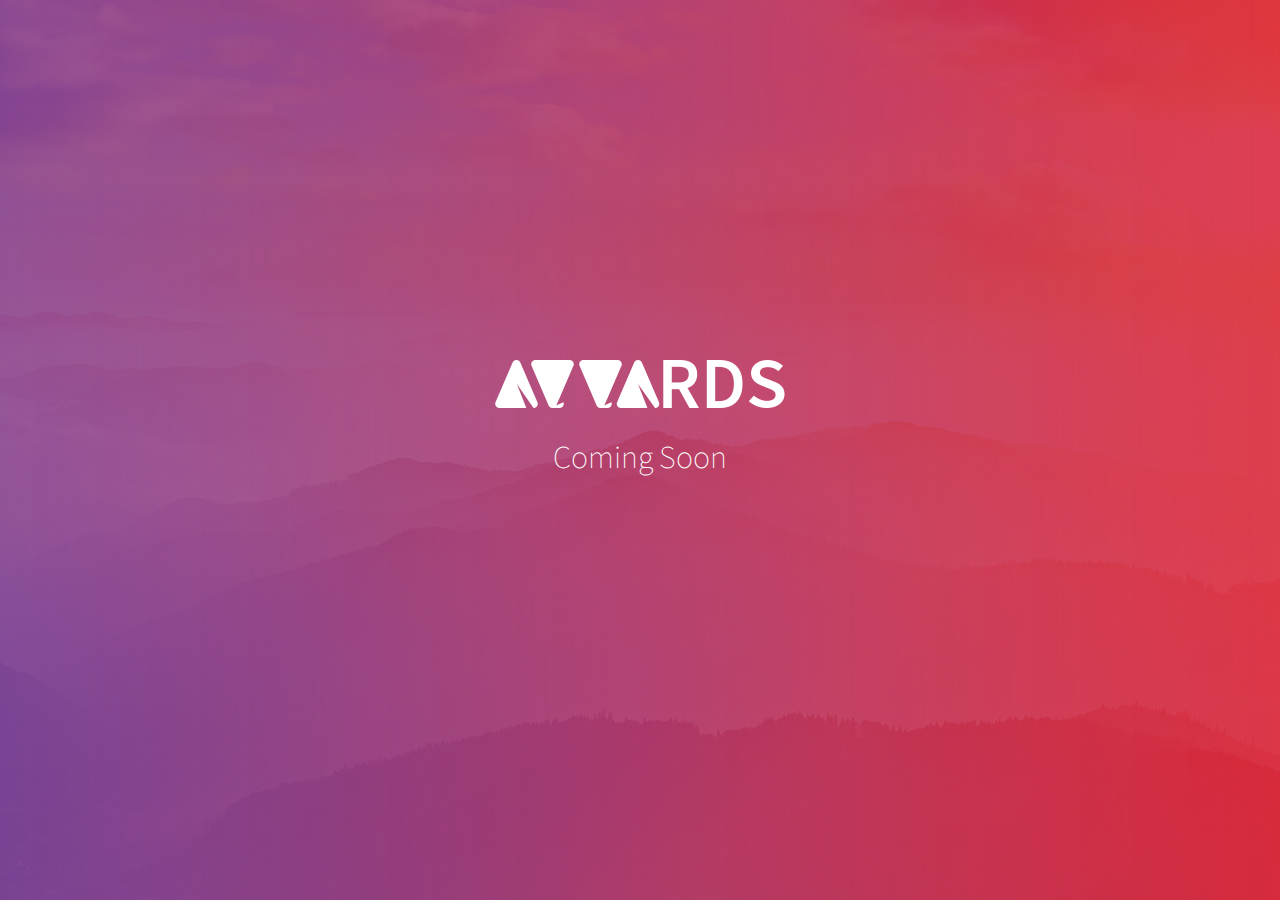
==== index.html @ 4ac641a6 "Coming Soon" ====
<!DOCTYPE html>
<html>
    <head>
        <meta charset="utf-8">
        <meta http-equiv="X-UA-Compatible" content="IE=edge">
        <title>Appards</title>
        <meta name="description" content="App awards.">
        <meta name="apple-mobile-web-app-capable" content="yes">
		<meta name="viewport" content="width=device-width, initial-scale=1, maximum-scale=1, user-scalable=no">

        <!-- Place favicon.ico and apple-touch-icon.png in the root directory -->

        <link rel='shortcut icon' href='favicon.ico' />
        <link href='http://fonts.googleapis.com/css?family=Source+Sans+Pro:200,300,400,700' rel='stylesheet' type='text/css'>
        <link rel="stylesheet" href="css/styles.css">

    </head>
<body>
    <section class="bg">
        <a href="/" title="Appards"><img src="img/appards-logo.png" alt="Appards"></a>
        <h1>Coming Soon</h1>
    </section>
</body>
</html>
---- css/styles.css ----
body {
	margin: 0;
	padding: 0;
	text-align: center;
	color: #fff;
	font-family: 'Source Sans Pro', sans-serif;
}
.bg {
	background: url(../img/bg.jpg) no-repeat center center;
	background-size: cover;
	width: 100%;
	height: 100vh;
}
.bg > a {
	display: block;
	width: 100%;
	text-align: center;
	padding-top: 40vh;
}
.bg > a > img {
	height: 48px;
	margin: 0 auto;
}
h1 {
	font-weight: 200;
}
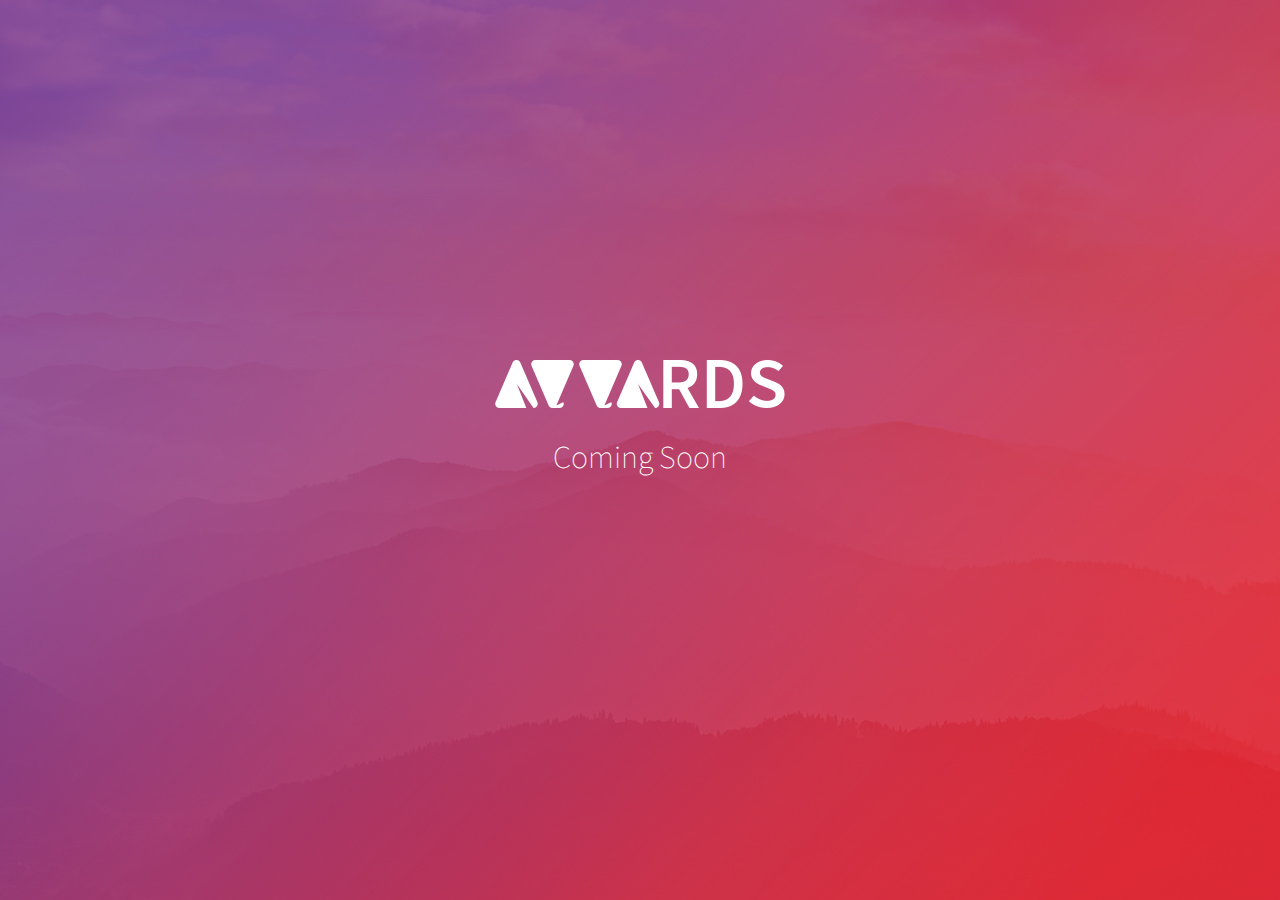
==== commit aabfb491: "Update index.html" ====
--- a/index.html
+++ b/index.html
@@ -3,8 +3,8 @@
     <head>
         <meta charset="utf-8">
         <meta http-equiv="X-UA-Compatible" content="IE=edge">
-        <title>Appards</title>
-        <meta name="description" content="App awards.">
+        <title>APPards</title>
+        <meta name="description" content="APPards">
         <meta name="apple-mobile-web-app-capable" content="yes">
 		<meta name="viewport" content="width=device-width, initial-scale=1, maximum-scale=1, user-scalable=no">
 
@@ -14,6 +14,17 @@
         <link href='http://fonts.googleapis.com/css?family=Source+Sans+Pro:200,300,400,700' rel='stylesheet' type='text/css'>
         <link rel="stylesheet" href="css/styles.css">
 
+        <script>
+          (function(i,s,o,g,r,a,m){i['GoogleAnalyticsObject']=r;i[r]=i[r]||function(){
+          (i[r].q=i[r].q||[]).push(arguments)},i[r].l=1*new Date();a=s.createElement(o),
+          m=s.getElementsByTagName(o)[0];a.async=1;a.src=g;m.parentNode.insertBefore(a,m)
+          })(window,document,'script','//www.google-analytics.com/analytics.js','ga');
+
+          ga('create', 'UA-57893436-1', 'auto');
+          ga('send', 'pageview');
+
+        </script>
+
     </head>
 <body>
     <section class="bg">
--- a/css/styles.css
+++ b/css/styles.css
@@ -6,7 +6,7 @@
 	font-family: 'Source Sans Pro', sans-serif;
 }
 .bg {
-	background: url(../img/bg.jpg) no-repeat center center;
+	background: url(../img/appbg.jpg) no-repeat center center;
 	background-size: cover;
 	width: 100%;
 	height: 100vh;
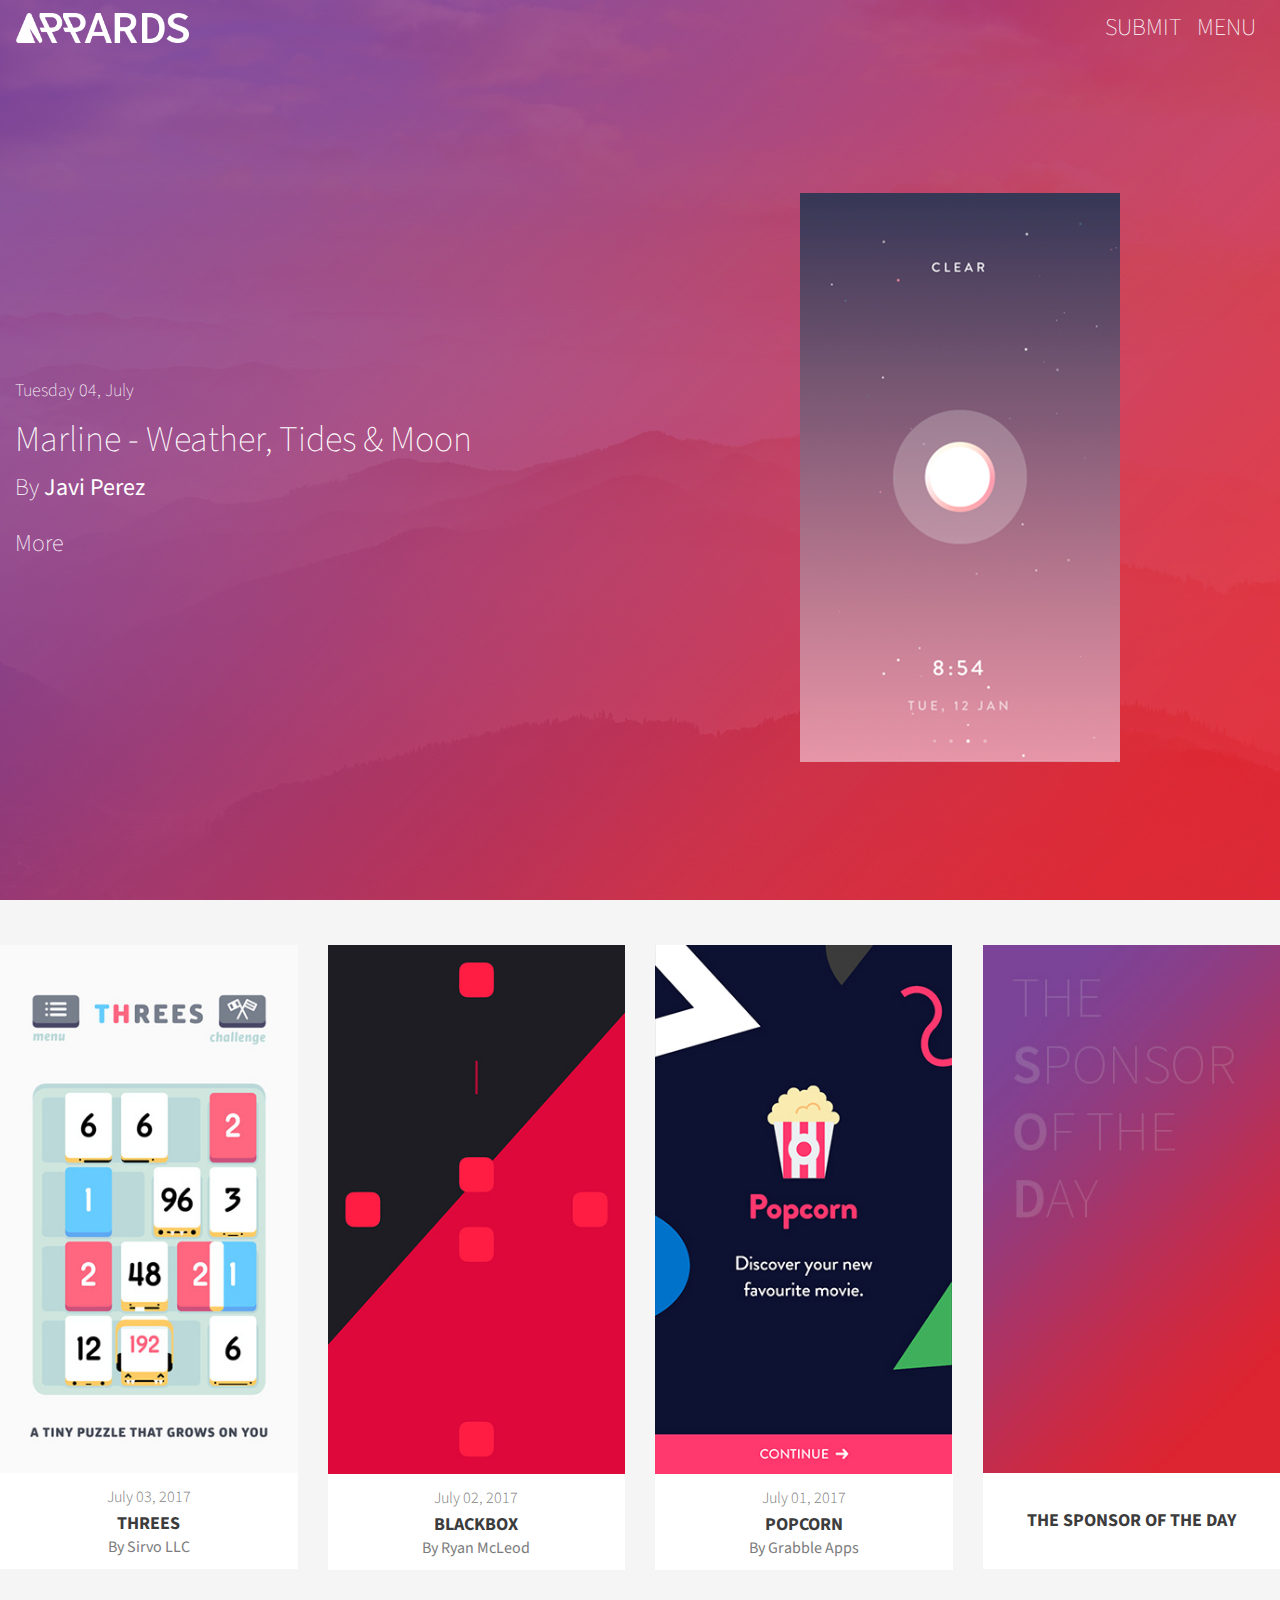
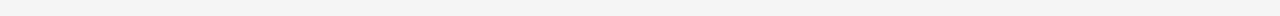
==== commit 83f881fe: "v1.0" ====
--- a/index.html
+++ b/index.html
@@ -4,15 +4,16 @@
         <meta charset="utf-8">
         <meta http-equiv="X-UA-Compatible" content="IE=edge">
         <title>APPards</title>
-        <meta name="description" content="APPards">
+        <meta name="description" content="Appards are a website that introduce the best application designs.">
         <meta name="apple-mobile-web-app-capable" content="yes">
-		<meta name="viewport" content="width=device-width, initial-scale=1, maximum-scale=1, user-scalable=no">
+        <meta name="viewport" content="width=device-width, initial-scale=1, maximum-scale=1, user-scalable=no">
 
         <!-- Place favicon.ico and apple-touch-icon.png in the root directory -->
 
         <link rel='shortcut icon' href='favicon.ico' />
-        <link href='http://fonts.googleapis.com/css?family=Source+Sans+Pro:200,300,400,700' rel='stylesheet' type='text/css'>
-        <link rel="stylesheet" href="css/styles.css">
+        <link href="https://fonts.googleapis.com/css?family=Source+Sans+Pro:200,300,400,700&amp;subset=latin-ext" rel="stylesheet">
+        <link rel="stylesheet" href="assets/stylesheets/bootstrap.min.css">
+        <link rel="stylesheet" href="assets/stylesheets/styles.css">
 
         <script>
           (function(i,s,o,g,r,a,m){i['GoogleAnalyticsObject']=r;i[r]=i[r]||function(){
@@ -27,9 +28,122 @@
 
     </head>
 <body>
+  <div class="wrapper">
     <section class="bg">
-        <a href="/" title="Appards"><img src="img/appards-logo.png" alt="Appards"></a>
-        <h1>Coming Soon</h1>
+      <header class="header">
+        <nav class="navbar navbar-toggleable-md navbar-light">
+          <button class="navbar-toggler navbar-toggler-right" type="button" data-toggle="collapse" data-target="#navbarNav" aria-controls="navbarNav" aria-expanded="false" aria-label="Toggle navigation">
+            <span class="navbar-toggler-icon"></span>
+          </button>
+          <a class="navbar-brand" href="/"><img src="assets/images/appards-logo.png" height="30" alt=""></a>
+          <div class="collapse navbar-collapse justify-content-end" id="navbarNav">
+            <ul class="navbar-nav">
+              <li class="nav-item">
+                <a class="nav-link" data-toggle="tooltip" data-placement="bottom" title="Daily limit is full! You can send mail by clicking." href="mailto:info@appards.com">SUBMIT</a>
+              </li>
+              <li class="nav-item">
+                <a class="nav-link" href="#">MENU</a>
+              </li>
+            </ul>
+          </div>
+        </nav>
+      </header>
+      <div class="container-fluid">
+        <div class="row appoftheday align-items-center text-lg-left">
+          <div class="col-lg-6">
+            <p class="date">Tuesday 04, July</p>
+            <h1>Marline - Weather, Tides & Moon</h1>
+            <h2><span>By</span> Javi Perez</h2>
+            <a href="https://itunes.apple.com/es/app/marline-weather-tides-moon/id1031781908?l=en&mt=8" target="_blank">More</a>
+          </div>
+          <div class="col-lg-6 text-center">
+            <img src="assets/images/phone/20170704.jpg" alt="">
+          </div>
+        </div>
+      </div>
     </section>
+    <section class="contents">
+      <div class="row">
+        <!-- AOTD -->
+        <!-- <div class="col-lg-3 col-md-6">
+          <a href="https://itunes.apple.com/es/app/marline-weather-tides-moon/id1031781908?l=en&mt=8" target="_blank">
+            <img src="assets/images/phone/20170704.jpg" alt="">
+            <div class="apptitle row align-items-center">
+              <div class="col">
+                <p class="date">July 04, 2017</p>
+                <h1>MARLINE</h1>
+                <h2>By Javi Perez</h2>
+              </div>
+            </div>
+          </a>
+        </div> -->
+        <!-- AOTD -->
+        <!-- AOTD -->
+        <div class="col-lg-3 col-md-6">
+          <a href="https://itunes.apple.com/app/threes!-free/id976851174?mt=8" target="_blank">
+            <img src="assets/images/phone/20170703.jpg" alt="">
+            <div class="apptitle row align-items-center">
+              <div class="col">
+                <p class="date">July 03, 2017</p>
+                <h1>THREES</h1>
+                <h2>By Sirvo LLC</h2>
+              </div>
+            </div>
+          </a>
+        </div>
+        <!-- AOTD -->
+        <!-- AOTD -->
+        <div class="col-lg-3 col-md-6">
+          <a href="https://itunes.apple.com/us/app/blackbox-think-outside-box/id962969578?mt=8" target="_blank">
+            <img src="assets/images/phone/20170702.jpg" alt="">
+            <div class="apptitle row align-items-center">
+              <div class="col">
+                <p class="date">July 02, 2017</p>
+                <h1>BLACKBOX</h1>
+                <h2>By Ryan McLeod</h2>
+              </div>
+            </div>
+          </a>
+        </div>
+        <!-- AOTD -->
+        <!-- AOTD -->
+        <div class="col-lg-3 col-md-6">
+          <a href="https://itunes.apple.com/us/app/popcorn-discover-your-new-favourite-movie/id1204478983?mt=8" target="_blank">
+            <img src="assets/images/phone/20170701.jpg" alt="">
+            <div class="apptitle row align-items-center">
+              <div class="col">
+                <p class="date">July 01, 2017</p>
+                <h1>POPCORN</h1>
+                <h2>By Grabble Apps</h2>
+              </div>
+            </div>
+          </a>
+        </div>
+        <!-- AOTD -->
+        <!-- Sponsor -->
+        <div class="col-lg-3 col-md-6">
+          <a href="mailto:info@appards.com">
+            <img src="assets/images/sod.jpg" alt="">
+            <div class="apptitle row align-items-center">
+              <div class="col">
+                <h1>THE SPONSOR OF THE DAY</h1>
+              </div>
+            </div>
+          </a>
+        </div>
+        <!-- Sponsor -->
+      </div>
+      <div class="row">
+      <div class="col">
+        <div class="tooltip" role="tooltip"><div class="tooltip-arrow"></div><div class="tooltip-inner"></div></div>
+      </div>
+      </div>
+    </section>
+  </div>  
+
+    <script src="https://code.jquery.com/jquery-3.1.1.slim.min.js" integrity="sha384-A7FZj7v+d/sdmMqp/nOQwliLvUsJfDHW+k9Omg/a/EheAdgtzNs3hpfag6Ed950n" crossorigin="anonymous"></script>
+    <script src="assets/javascripts/tether.min.js"></script>
+    <script src="assets/javascripts/bootstrap.min.js"></script>
+    <script src="assets/javascripts/main.js"></script>
 </body>
 </html>
--- a/assets/stylesheets/styles.css
+++ b/assets/stylesheets/styles.css
@@ -0,0 +1,114 @@
+body {
+	margin: 0;
+	padding: 0;
+	text-align: center;
+	color: #fff;
+	font-family: 'Source Sans Pro', sans-serif;
+  background: #f5f5f5;
+}
+.wrapper {width: 100%;overflow: hidden;}
+.bg {
+	background: url(../images/appbg.jpg) no-repeat center center;
+	background-size: cover;
+	width: 100%;
+	height: 100vh;
+}
+.bg > a {
+	display: block;
+	width: 100%;
+	text-align: center;
+	padding-top: 40vh;
+}
+.bg > a > img {
+	height: 48px;
+	margin: 0 auto;
+}
+.navbar-light .navbar-nav .nav-link {
+  color: #fff;
+  font-size: 24px;
+  font-weight: 200;
+  padding-top: 0; 
+  padding-bottom: 0; 
+}
+h1 {
+	font-weight: 200;
+}
+.appoftheday {
+  height: calc(100vh - 56px);
+  color: #fff;
+  overflow: hidden;
+}
+.appoftheday .date {
+  font-size: 18px;
+  font-weight: 200;
+  margin-bottom: 0;
+}
+.appoftheday h1 {
+  font-size: 36px;
+  font-weight: 200;
+  margin: 1rem 0;
+}
+.appoftheday h2 {
+  font-size: 24px;
+  font-weight: 400;
+}
+.appoftheday h2 span {
+  font-size: 24px;
+  font-weight: 200;
+}
+.appoftheday a {
+  font-size: 24px;
+  font-weight: 200;
+  color: #fff;
+  text-decoration: none;
+  padding: 1rem 0;
+  display: inline-block;
+}
+.appoftheday img {
+  max-width: 100%;
+  max-height: 100%;
+}
+.contents {
+  padding: 30px 0;
+}
+.contents img {
+  max-width: 100%;
+}
+.contents a {
+  display: inline-block;
+  text-decoration: none;
+  margin: 15px 0;
+}
+.contents a .apptitle {
+  background: #fff;
+  color: #7c7c7c;
+  min-height: 96px;
+  margin: 0;
+}
+.apptitle .date {
+  font-size: 16px;
+  font-weight: 300;
+  margin: 0;
+}
+.apptitle h1 {
+  font-size: 18px;
+  font-weight: 700;
+  color: #3c3c3c;
+  margin: 5px 0;
+}
+.apptitle h2 {
+  font-size: 16px;
+  font-weight: 400;
+  margin: 0;
+}
+/* Extra small devices (portrait phones, less than 576px) */
+@media (max-width: 575px) { ... }
+
+/* Small devices (landscape phones, less than 768px) */
+@media (max-width: 767px) { ... }
+
+/* Medium devices (tablets, less than 992px) */
+@media (max-width: 991px) { ... }
+
+/* Large devices (desktops, less than 1200px) */
+@media (max-width: 1199px) { ... }
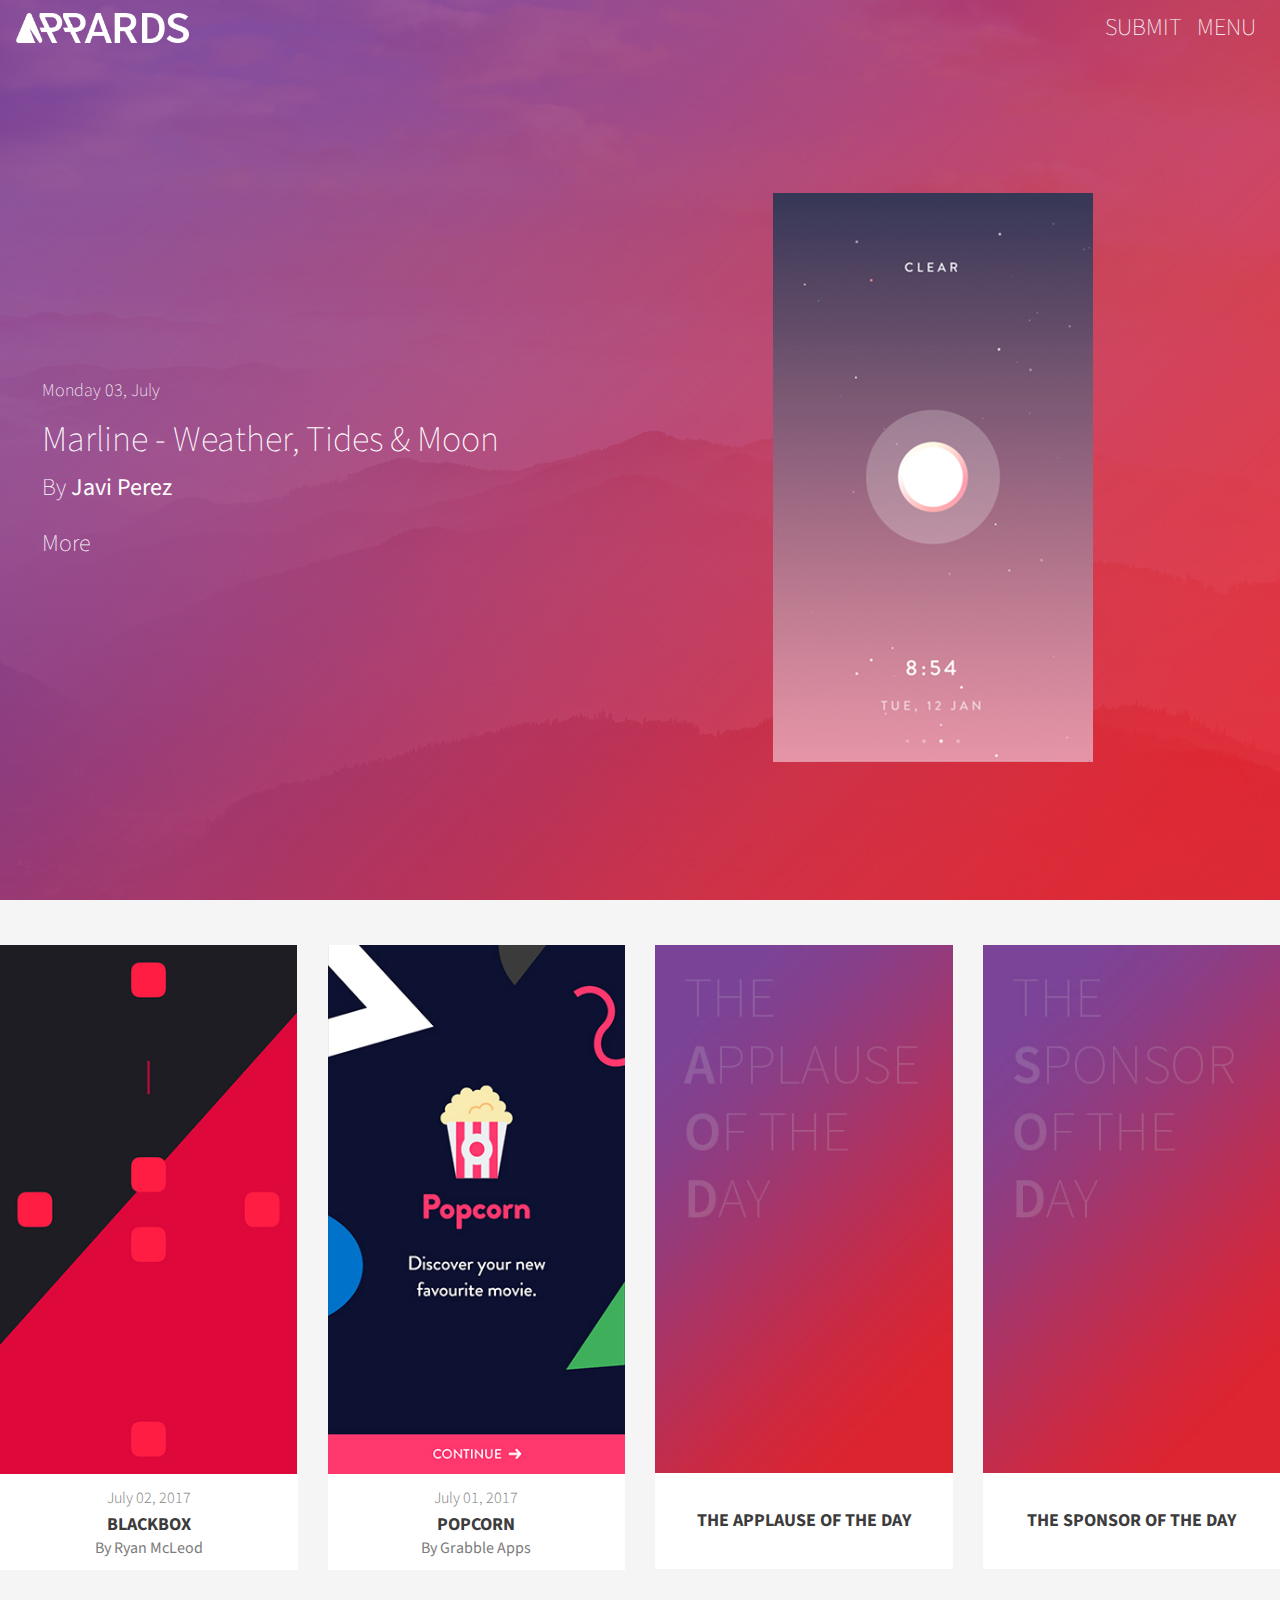
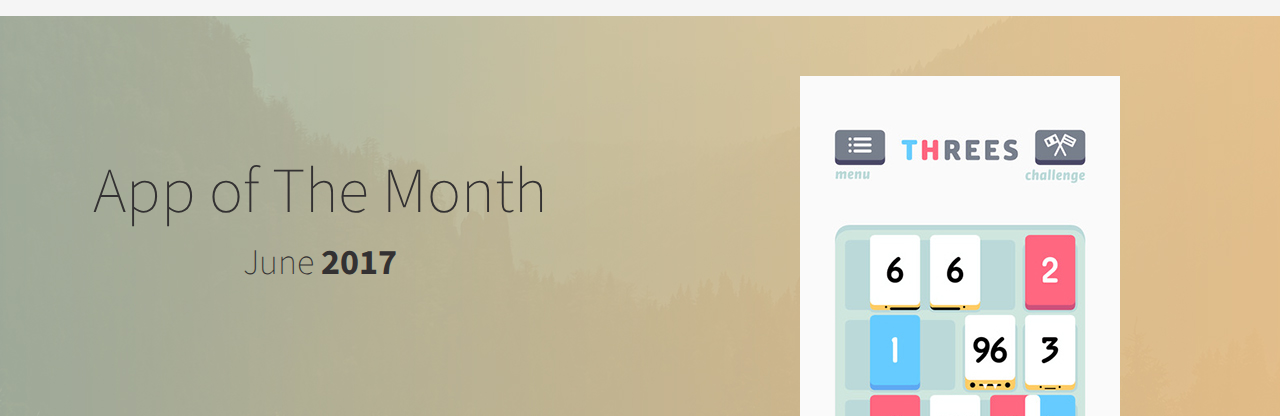
==== commit b631cabe: "v1.0" ====
--- a/index.html
+++ b/index.html
@@ -39,7 +39,7 @@
           <div class="collapse navbar-collapse justify-content-end" id="navbarNav">
             <ul class="navbar-nav">
               <li class="nav-item">
-                <a class="nav-link" data-toggle="tooltip" data-placement="bottom" title="Daily limit is full! You can send mail by clicking." href="mailto:info@appards.com">SUBMIT</a>
+                <a class="nav-link" data-toggle="tooltip" data-placement="bottom" title="Daily limit is full! Click to send mail." href="mailto:info@appards.com">SUBMIT</a>
               </li>
               <li class="nav-item">
                 <a class="nav-link" href="#">MENU</a>
@@ -49,15 +49,15 @@
         </nav>
       </header>
       <div class="container-fluid">
-        <div class="row appoftheday align-items-center text-lg-left">
-          <div class="col-lg-6">
-            <p class="date">Tuesday 04, July</p>
+        <div class="row appoftheday justify-content-around align-items-center text-lg-left">
+          <div class="col-lg-5">
+            <p class="date">Monday 03, July</p>
             <h1>Marline - Weather, Tides & Moon</h1>
             <h2><span>By</span> Javi Perez</h2>
             <a href="https://itunes.apple.com/es/app/marline-weather-tides-moon/id1031781908?l=en&mt=8" target="_blank">More</a>
           </div>
           <div class="col-lg-6 text-center">
-            <img src="assets/images/phone/20170704.jpg" alt="">
+            <img src="assets/images/phone/20170703.jpg" alt="">
           </div>
         </div>
       </div>
@@ -67,30 +67,16 @@
         <!-- AOTD -->
         <!-- <div class="col-lg-3 col-md-6">
           <a href="https://itunes.apple.com/es/app/marline-weather-tides-moon/id1031781908?l=en&mt=8" target="_blank">
-            <img src="assets/images/phone/20170704.jpg" alt="">
+            <img src="assets/images/phone/20170703.jpg" alt="">
             <div class="apptitle row align-items-center">
               <div class="col">
-                <p class="date">July 04, 2017</p>
+                <p class="date">July 03, 2017</p>
                 <h1>MARLINE</h1>
                 <h2>By Javi Perez</h2>
               </div>
             </div>
           </a>
         </div> -->
-        <!-- AOTD -->
-        <!-- AOTD -->
-        <div class="col-lg-3 col-md-6">
-          <a href="https://itunes.apple.com/app/threes!-free/id976851174?mt=8" target="_blank">
-            <img src="assets/images/phone/20170703.jpg" alt="">
-            <div class="apptitle row align-items-center">
-              <div class="col">
-                <p class="date">July 03, 2017</p>
-                <h1>THREES</h1>
-                <h2>By Sirvo LLC</h2>
-              </div>
-            </div>
-          </a>
-        </div>
         <!-- AOTD -->
         <!-- AOTD -->
         <div class="col-lg-3 col-md-6">
@@ -120,6 +106,18 @@
           </a>
         </div>
         <!-- AOTD -->
+        <!-- AOTD -->
+        <div class="col-lg-3 col-md-6">
+          <a href="mailto:info@appards.com">
+            <img src="assets/images/aod.jpg" alt="">
+            <div class="apptitle row align-items-center">
+              <div class="col">
+                <h1>THE APPLAUSE OF THE DAY</h1>
+              </div>
+            </div>
+          </a>
+        </div>
+        <!-- AOTD -->
         <!-- Sponsor -->
         <div class="col-lg-3 col-md-6">
           <a href="mailto:info@appards.com">
@@ -139,6 +137,23 @@
       </div>
       </div>
     </section>
+    <footer>
+      <a href="https://itunes.apple.com/app/threes!-free/id976851174?mt=8" target="_blank" class="bgmonth">
+        <div class="container-fluid">
+          <div class="row appofthemonth align-items-center">
+            <div class="col-lg-6">
+              <h1>App of The Month</h1>
+              <h2>June <span>2017</span></h2>
+            </div>
+            <div class="col-lg-6 text-center">
+              <div class="imagemonth">
+                <img src="assets/images/phone/20170630.jpg" alt="">
+              </div>
+            </div>
+          </div>
+        </div>
+      </a>
+    </footer>
   </div>  
 
     <script src="https://code.jquery.com/jquery-3.1.1.slim.min.js" integrity="sha384-A7FZj7v+d/sdmMqp/nOQwliLvUsJfDHW+k9Omg/a/EheAdgtzNs3hpfag6Ed950n" crossorigin="anonymous"></script>
--- a/assets/stylesheets/styles.css
+++ b/assets/stylesheets/styles.css
@@ -1,27 +1,27 @@
 body {
-	margin: 0;
-	padding: 0;
-	text-align: center;
-	color: #fff;
-	font-family: 'Source Sans Pro', sans-serif;
+  margin: 0;
+  padding: 0;
+  text-align: center;
+  color: #fff;
+  font-family: 'Source Sans Pro', sans-serif;
   background: #f5f5f5;
 }
 .wrapper {width: 100%;overflow: hidden;}
 .bg {
-	background: url(../images/appbg.jpg) no-repeat center center;
-	background-size: cover;
-	width: 100%;
-	height: 100vh;
+  background: url(../images/appbg.jpg) no-repeat center center;
+  background-size: cover;
+  width: 100%;
+  height: 100vh;
 }
 .bg > a {
-	display: block;
-	width: 100%;
-	text-align: center;
-	padding-top: 40vh;
+  display: block;
+  width: 100%;
+  text-align: center;
+  padding-top: 40vh;
 }
 .bg > a > img {
-	height: 48px;
-	margin: 0 auto;
+  height: 48px;
+  margin: 0 auto;
 }
 .navbar-light .navbar-nav .nav-link {
   color: #fff;
@@ -31,7 +31,7 @@
   padding-bottom: 0; 
 }
 h1 {
-	font-weight: 200;
+  font-weight: 200;
 }
 .appoftheday {
   height: calc(100vh - 56px);
@@ -78,6 +78,14 @@
   display: inline-block;
   text-decoration: none;
   margin: 15px 0;
+  transition: all .2s ease;
+  -webkit-transition: all .2s ease;
+  -moz-transition: all .2s ease;
+}
+.contents a:hover {
+  -webkit-transform: scale(0.95);
+  -moz-transform: scale(0.95);
+  transform: scale(0.95);
 }
 .contents a .apptitle {
   background: #fff;
@@ -101,6 +109,48 @@
   font-weight: 400;
   margin: 0;
 }
+/* Footer */
+.bgmonth {
+  background: url(../images/footer.jpg) no-repeat center center;
+  background-size: cover;
+  width: 100%;
+  height: 400px;
+  display: inline-block;
+  text-decoration: none;
+  color: #333132;
+}
+.bgmonth:hover {text-decoration: none;}
+.appofthemonth {
+  height: 400px;
+  color: #fff;
+  overflow: hidden;
+  color: #333132;
+}
+.appofthemonth h1 {
+  font-size: 64px;
+  font-weight: 200;
+  margin: 1rem 0;
+}
+.appofthemonth h2 {
+  font-size: 36px;
+  font-weight: 200;
+}
+.appofthemonth h2 span {
+  font-weight: 700;
+}
+.imagemonth {
+  overflow: hidden;
+  padding-top: 60px;
+  height: 400px;
+  transition: all .2s ease;
+  -webkit-transition: all .2s ease;
+  -moz-transition: all .2s ease;
+}
+.bgmonth:hover .imagemonth {padding-top: 80px;}
+.appofthemonth img {
+  max-width: 100%;
+  min-width: 280px;
+}
 /* Extra small devices (portrait phones, less than 576px) */
 @media (max-width: 575px) { ... }
 
